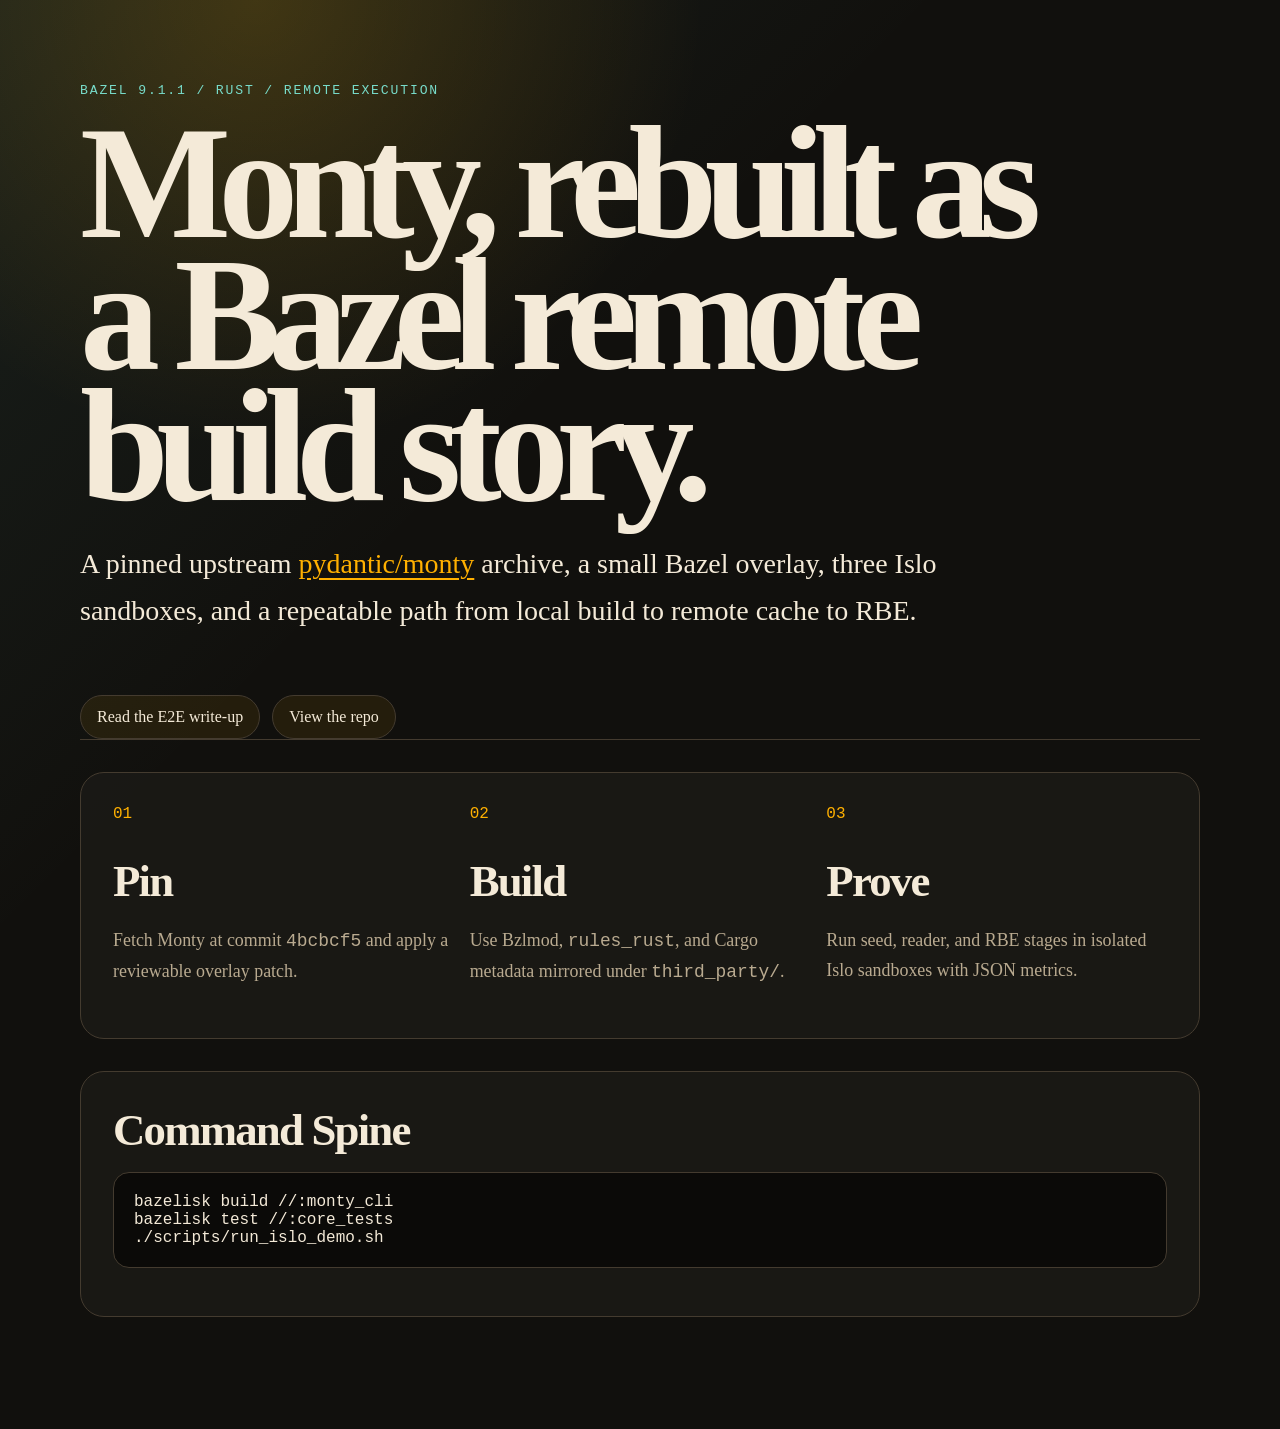
==== docs/index.html @ 0a965433 "Add Bazel Monty demo scaffold Create a standalone Bazel 9 demo for pinned pydantic/monty builds with" ====
<!doctype html>
<html lang="en">
  <head>
    <meta charset="utf-8" />
    <meta name="viewport" content="width=device-width, initial-scale=1" />
    <title>Bazel Monty Demo</title>
    <link rel="stylesheet" href="./style.css" />
  </head>
  <body>
    <main class="shell">
      <section class="hero">
        <p class="kicker">Bazel 9.1.1 / Rust / Remote Execution</p>
        <h1>Monty, rebuilt as a Bazel remote build story.</h1>
        <p class="lede">
          A pinned upstream <a href="https://github.com/pydantic/monty">pydantic/monty</a>
          archive, a small Bazel overlay, three Islo sandboxes, and a repeatable
          path from local build to remote cache to RBE.
        </p>
        <div class="actions">
          <a href="./blog/bazel-monty.html">Read the E2E write-up</a>
          <a href="https://github.com/zozo123/bazel-monty">View the repo</a>
        </div>
      </section>

      <section class="panel grid">
        <article>
          <span class="number">01</span>
          <h2>Pin</h2>
          <p>Fetch Monty at commit <code>4bcbcf5</code> and apply a reviewable overlay patch.</p>
        </article>
        <article>
          <span class="number">02</span>
          <h2>Build</h2>
          <p>Use Bzlmod, <code>rules_rust</code>, and Cargo metadata mirrored under <code>third_party/</code>.</p>
        </article>
        <article>
          <span class="number">03</span>
          <h2>Prove</h2>
          <p>Run seed, reader, and RBE stages in isolated Islo sandboxes with JSON metrics.</p>
        </article>
      </section>

      <section class="panel">
        <h2>Command Spine</h2>
        <pre><code>bazelisk build //:monty_cli
bazelisk test //:core_tests
./scripts/run_islo_demo.sh</code></pre>
      </section>
    </main>
  </body>
</html>
---- docs/style.css ----
:root {
  color-scheme: dark;
  --bg: #11100d;
  --panel: #1c1a16;
  --ink: #f4ead8;
  --muted: #b9aa90;
  --line: #443b2f;
  --accent: #ffb000;
  --accent-2: #78dcca;
}

* {
  box-sizing: border-box;
}

body {
  margin: 0;
  min-height: 100vh;
  background:
    radial-gradient(circle at 20% 0%, rgba(255, 176, 0, 0.18), transparent 28rem),
    linear-gradient(135deg, rgba(120, 220, 202, 0.08), transparent 42rem),
    var(--bg);
  color: var(--ink);
  font-family: ui-serif, Georgia, Cambria, "Times New Roman", serif;
}

a {
  color: var(--accent);
  text-decoration-thickness: 0.08em;
  text-underline-offset: 0.18em;
}

code,
pre {
  font-family: "SFMono-Regular", Consolas, "Liberation Mono", monospace;
}

pre {
  overflow-x: auto;
  padding: 1.25rem;
  border: 1px solid var(--line);
  border-radius: 1rem;
  background: #0b0a08;
}

.shell,
.article {
  width: min(1120px, calc(100% - 2rem));
  margin: 0 auto;
  padding: 5rem 0;
}

.article {
  width: min(820px, calc(100% - 2rem));
}

.hero {
  min-height: 62vh;
  display: grid;
  align-content: center;
  border-bottom: 1px solid var(--line);
}

.kicker {
  margin: 0 0 1rem;
  color: var(--accent-2);
  font-family: "SFMono-Regular", Consolas, "Liberation Mono", monospace;
  font-size: 0.82rem;
  letter-spacing: 0.14em;
  text-transform: uppercase;
}

h1 {
  max-width: 12ch;
  margin: 0;
  font-size: clamp(4rem, 14vw, 10rem);
  line-height: 0.82;
  letter-spacing: -0.08em;
}

.article h1 {
  max-width: 10ch;
  font-size: clamp(3.5rem, 10vw, 7rem);
}

h2 {
  margin: 0 0 0.75rem;
  font-size: clamp(1.7rem, 4vw, 2.8rem);
  letter-spacing: -0.04em;
}

p,
li {
  color: var(--muted);
  font-size: 1.12rem;
  line-height: 1.7;
}

.lede {
  max-width: 68ch;
  color: var(--ink);
  font-size: clamp(1.25rem, 2.5vw, 1.75rem);
}

.actions,
.metric-links {
  display: flex;
  flex-wrap: wrap;
  gap: 0.75rem;
  margin-top: 2rem;
}

.actions a,
.metric-links a {
  padding: 0.75rem 1rem;
  border: 1px solid var(--line);
  border-radius: 999px;
  background: rgba(255, 176, 0, 0.08);
  color: var(--ink);
  text-decoration: none;
}

.panel {
  margin: 2rem 0;
  padding: 2rem;
  border: 1px solid var(--line);
  border-radius: 1.5rem;
  background: color-mix(in srgb, var(--panel) 82%, transparent);
}

.grid {
  display: grid;
  grid-template-columns: repeat(3, minmax(0, 1fr));
  gap: 1rem;
}

.number {
  display: block;
  margin-bottom: 2rem;
  color: var(--accent);
  font-family: "SFMono-Regular", Consolas, "Liberation Mono", monospace;
}

nav {
  margin-bottom: 4rem;
}

.article h2 {
  margin-top: 3rem;
}

@media (max-width: 760px) {
  .grid {
    grid-template-columns: 1fr;
  }
}
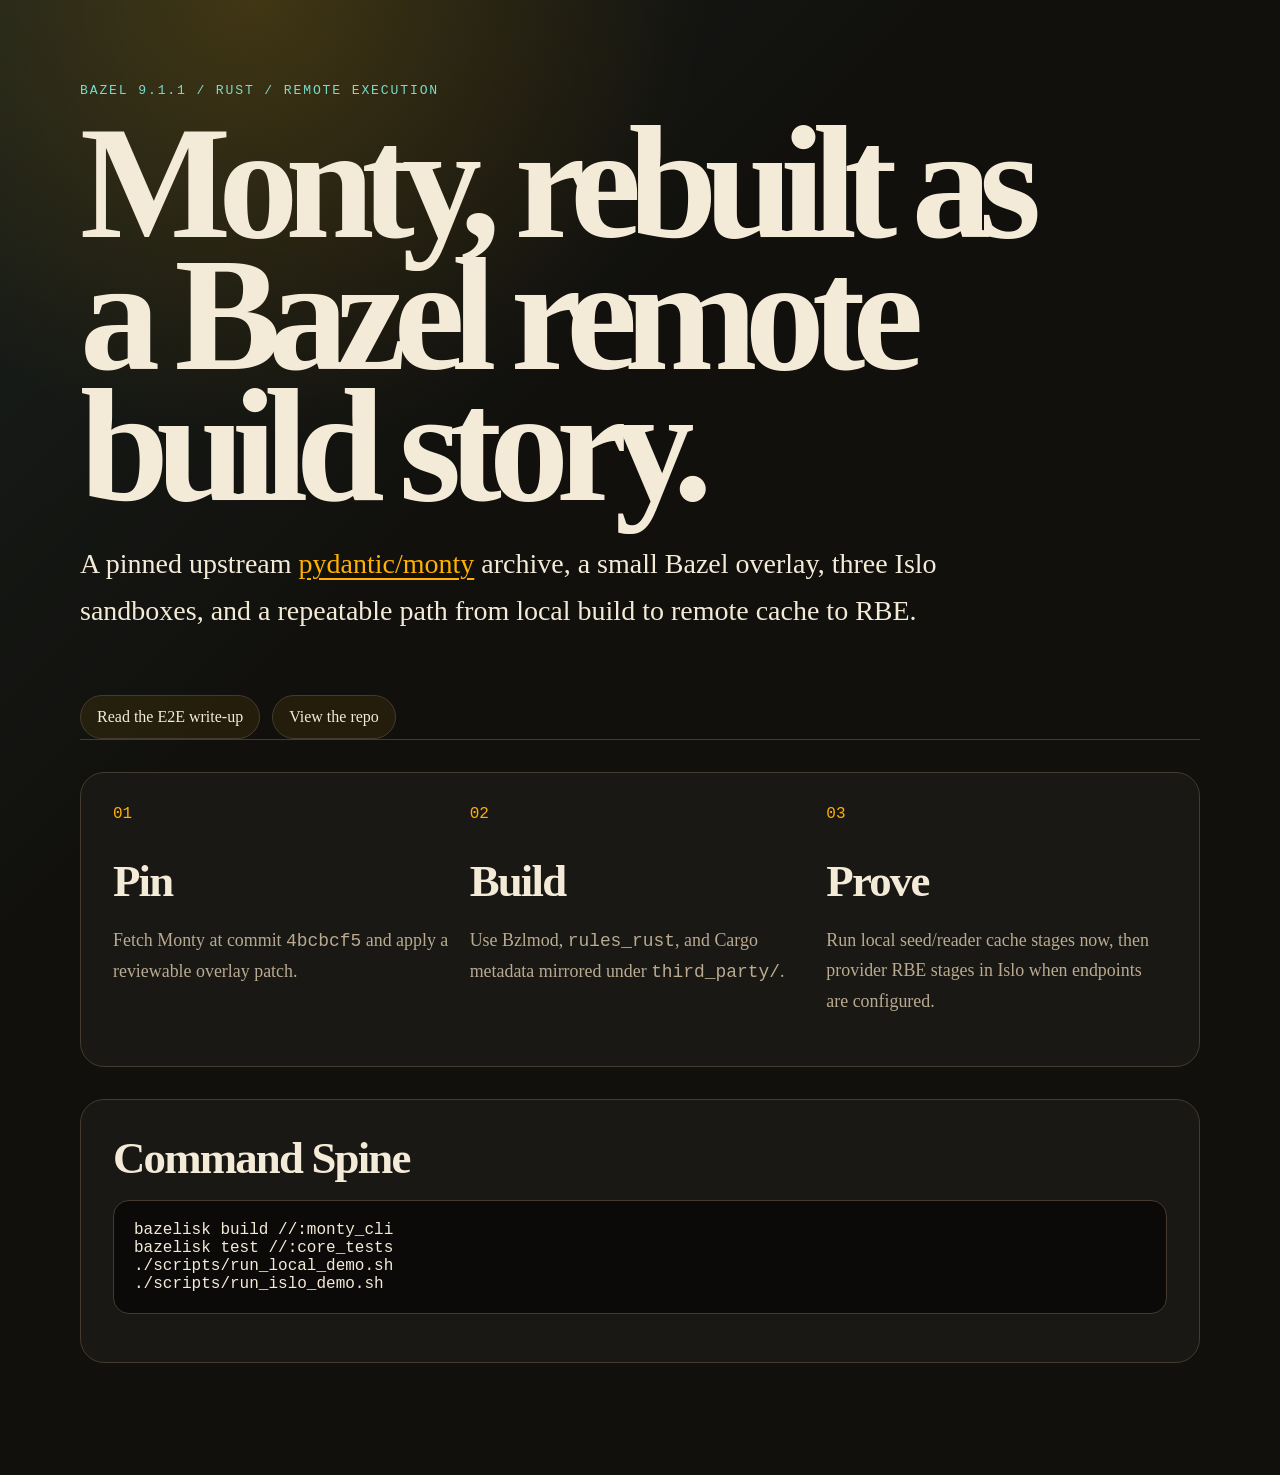
==== commit 0606a1f9: "Add runnable remote cache demo Provide a no-secrets local bazel-remote flow with metrics, document t" ====
--- a/docs/index.html
+++ b/docs/index.html
@@ -36,7 +36,7 @@
         <article>
           <span class="number">03</span>
           <h2>Prove</h2>
-          <p>Run seed, reader, and RBE stages in isolated Islo sandboxes with JSON metrics.</p>
+          <p>Run local seed/reader cache stages now, then provider RBE stages in Islo when endpoints are configured.</p>
         </article>
       </section>
 
@@ -44,6 +44,7 @@
         <h2>Command Spine</h2>
         <pre><code>bazelisk build //:monty_cli
 bazelisk test //:core_tests
+./scripts/run_local_demo.sh
 ./scripts/run_islo_demo.sh</code></pre>
       </section>
     </main>
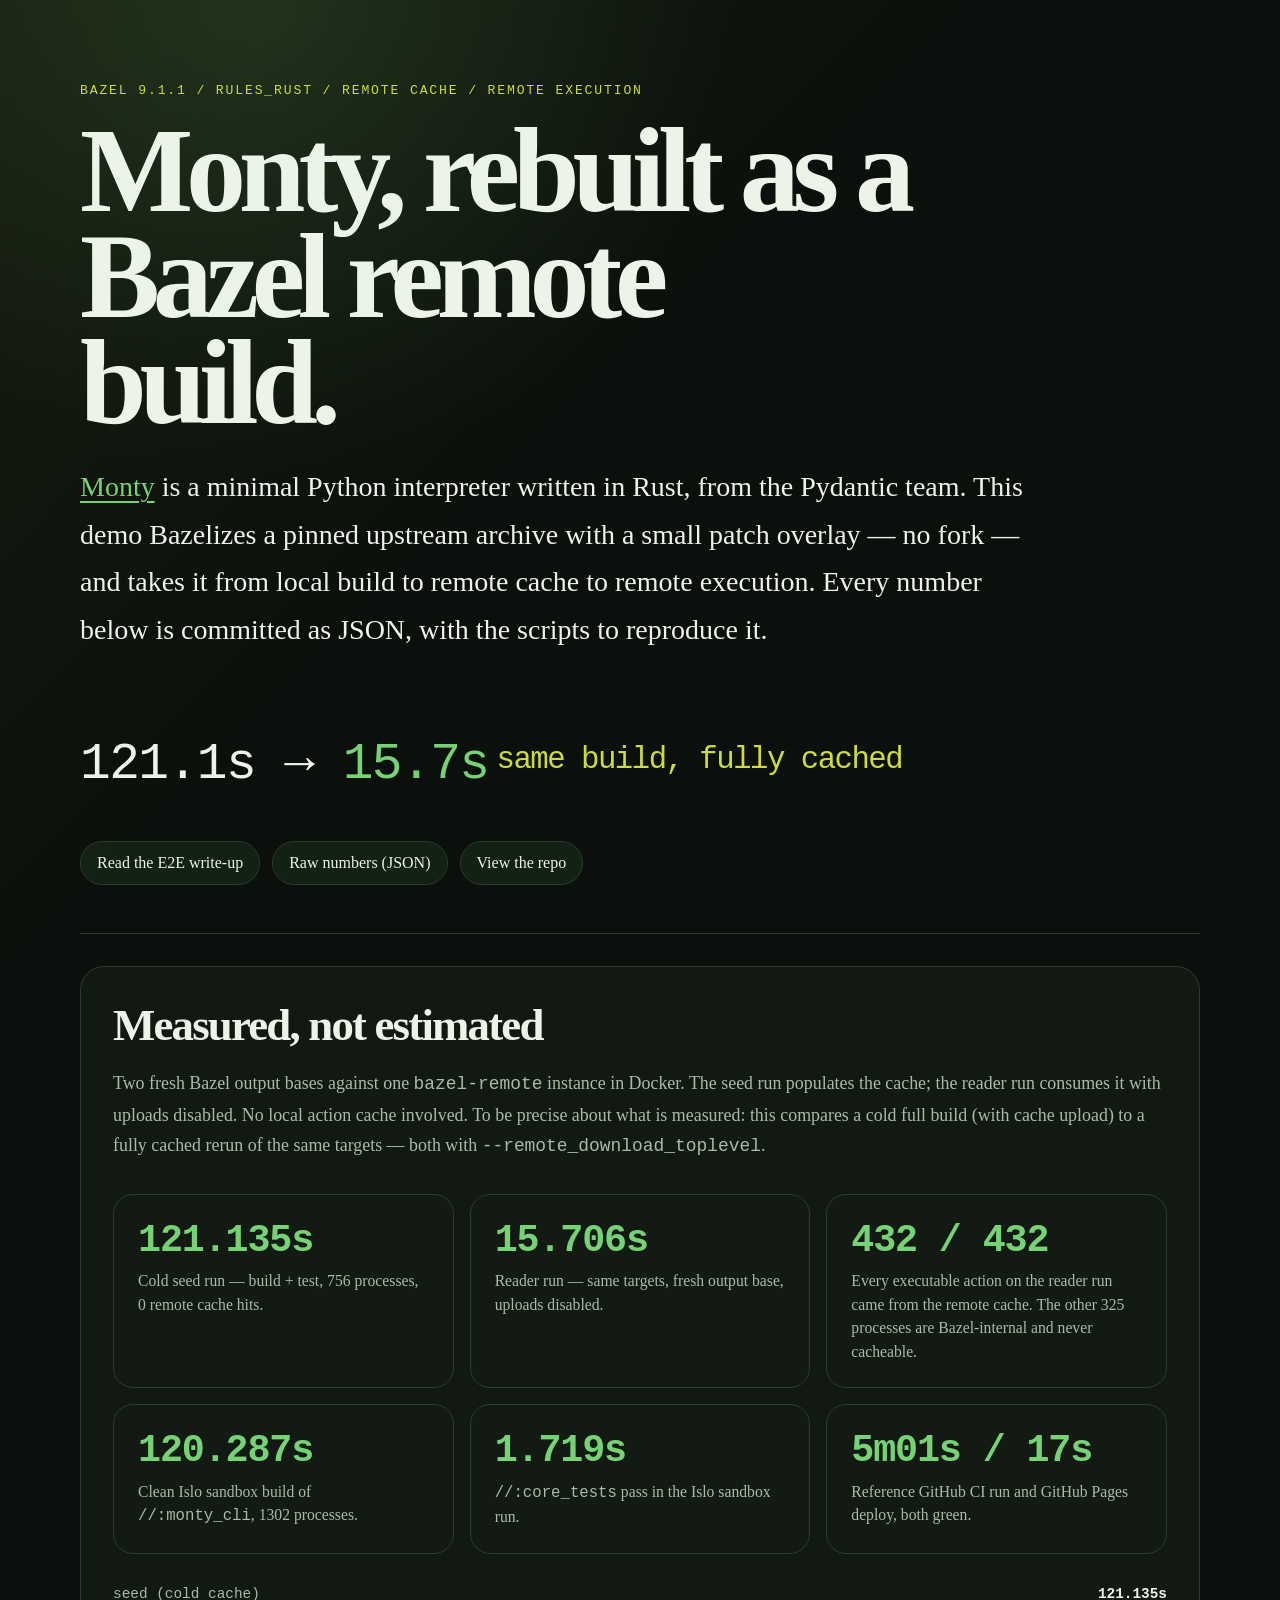
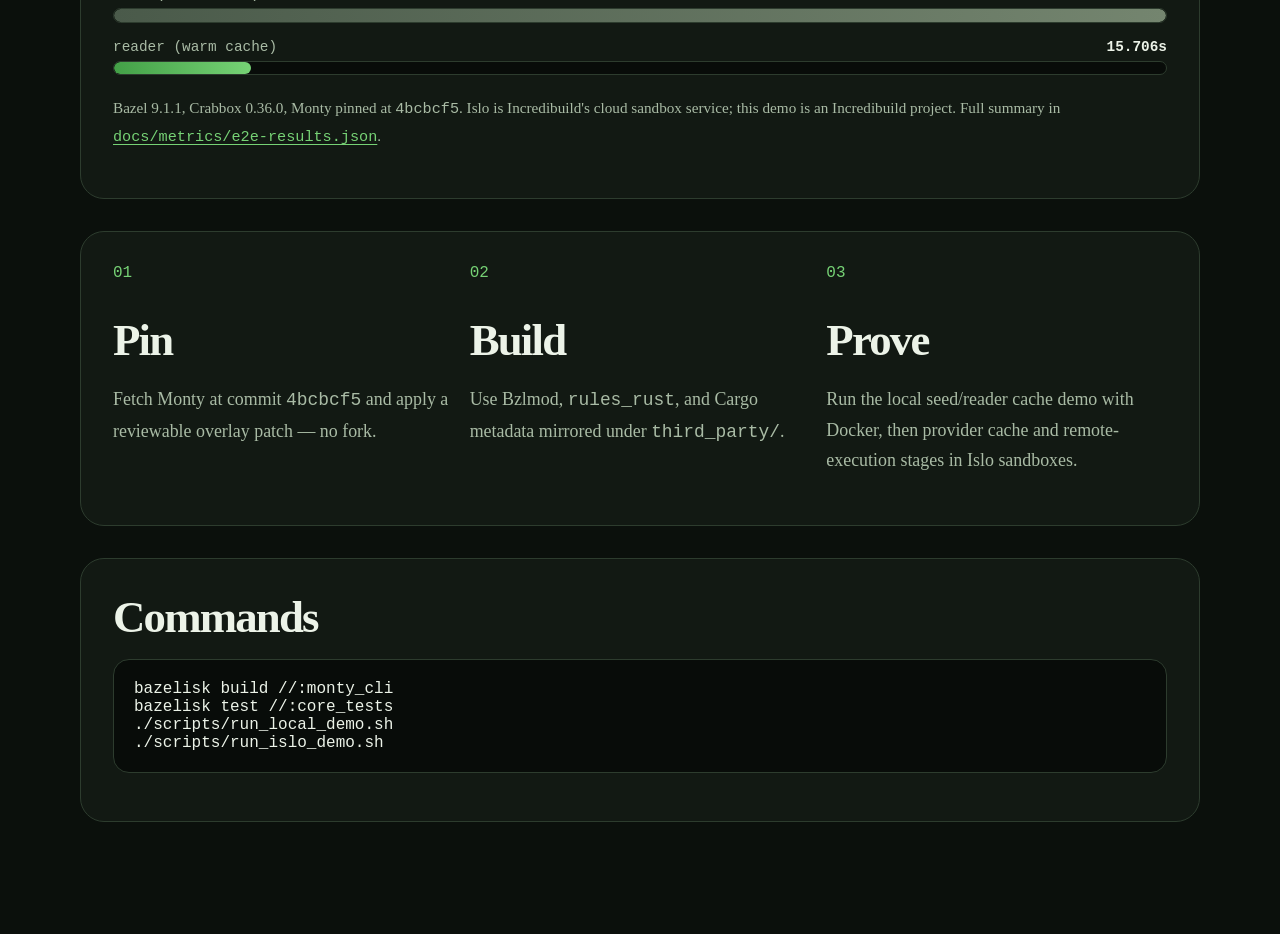
==== commit 7d3ce21d: "Make Pages HN-ready with verified E2E numbers Numbers-first landing page and write-up in a Bazel-gre" ====
--- a/docs/index.html
+++ b/docs/index.html
@@ -3,30 +3,95 @@
   <head>
     <meta charset="utf-8" />
     <meta name="viewport" content="width=device-width, initial-scale=1" />
-    <title>Bazel Monty Demo</title>
+    <title>Bazel Monty Demo — 121s cold build, 15.7s fully cached</title>
+    <meta
+      name="description"
+      content="Bazelizing pydantic/monty (a Python interpreter in Rust) without a fork: pinned upstream archive, rules_rust overlay, and a measured remote-cache proof — 121.1s cold, 15.7s fully cached, all 432 executable actions served from cache."
+    />
     <link rel="stylesheet" href="./style.css" />
   </head>
   <body>
     <main class="shell">
       <section class="hero">
-        <p class="kicker">Bazel 9.1.1 / Rust / Remote Execution</p>
-        <h1>Monty, rebuilt as a Bazel remote build story.</h1>
+        <p class="kicker">Bazel 9.1.1 / rules_rust / Remote Cache / Remote Execution</p>
+        <h1>Monty, rebuilt as a Bazel remote build.</h1>
         <p class="lede">
-          A pinned upstream <a href="https://github.com/pydantic/monty">pydantic/monty</a>
-          archive, a small Bazel overlay, three Islo sandboxes, and a repeatable
-          path from local build to remote cache to RBE.
+          <a href="https://github.com/pydantic/monty">Monty</a> is a minimal
+          Python interpreter written in Rust, from the Pydantic team. This demo
+          Bazelizes a pinned upstream archive with a small patch overlay — no
+          fork — and takes it from local build to remote cache to remote
+          execution. Every number below is committed as JSON, with the scripts
+          to reproduce it.
+        </p>
+        <p class="headline-metric">
+          121.1s → <span class="fast">15.7s</span><span class="factor">same build, fully cached</span>
         </p>
         <div class="actions">
           <a href="./blog/bazel-monty.html">Read the E2E write-up</a>
+          <a href="./metrics/e2e-results.json">Raw numbers (JSON)</a>
           <a href="https://github.com/zozo123/bazel-monty">View the repo</a>
         </div>
+      </section>
+
+      <section class="panel">
+        <h2>Measured, not estimated</h2>
+        <p>
+          Two fresh Bazel output bases against one <code>bazel-remote</code>
+          instance in Docker. The seed run populates the cache; the reader run
+          consumes it with uploads disabled. No local action cache involved.
+          To be precise about what is measured: this compares a cold full build
+          (with cache upload) to a fully cached rerun of the same targets —
+          both with <code>--remote_download_toplevel</code>.
+        </p>
+        <div class="stats">
+          <article class="stat">
+            <b>121.135s</b>
+            <span>Cold seed run — build + test, 756 processes, 0 remote cache hits.</span>
+          </article>
+          <article class="stat">
+            <b>15.706s</b>
+            <span>Reader run — same targets, fresh output base, uploads disabled.</span>
+          </article>
+          <article class="stat">
+            <b>432 / 432</b>
+            <span>Every executable action on the reader run came from the remote cache. The other 325 processes are Bazel-internal and never cacheable.</span>
+          </article>
+          <article class="stat">
+            <b>120.287s</b>
+            <span>Clean Islo sandbox build of <code>//:monty_cli</code>, 1302 processes.</span>
+          </article>
+          <article class="stat">
+            <b>1.719s</b>
+            <span><code>//:core_tests</code> pass in the Islo sandbox run.</span>
+          </article>
+          <article class="stat">
+            <b>5m01s / 17s</b>
+            <span>Reference GitHub CI run and GitHub Pages deploy, both green.</span>
+          </article>
+        </div>
+        <div class="bars">
+          <div class="bar-row">
+            <div class="bar-label"><span>seed (cold cache)</span><b>121.135s</b></div>
+            <div class="bar-track"><div class="bar-fill cold" style="width: 100%"></div></div>
+          </div>
+          <div class="bar-row">
+            <div class="bar-label"><span>reader (warm cache)</span><b>15.706s</b></div>
+            <div class="bar-track"><div class="bar-fill" style="width: 13%"></div></div>
+          </div>
+        </div>
+        <p class="fineprint">
+          Bazel 9.1.1, Crabbox 0.36.0, Monty pinned at <code>4bcbcf5</code>.
+          Islo is Incredibuild's cloud sandbox service; this demo is an
+          Incredibuild project. Full summary in
+          <a href="./metrics/e2e-results.json"><code>docs/metrics/e2e-results.json</code></a>.
+        </p>
       </section>
 
       <section class="panel grid">
         <article>
           <span class="number">01</span>
           <h2>Pin</h2>
-          <p>Fetch Monty at commit <code>4bcbcf5</code> and apply a reviewable overlay patch.</p>
+          <p>Fetch Monty at commit <code>4bcbcf5</code> and apply a reviewable overlay patch — no fork.</p>
         </article>
         <article>
           <span class="number">02</span>
@@ -36,12 +101,12 @@
         <article>
           <span class="number">03</span>
           <h2>Prove</h2>
-          <p>Run local seed/reader cache stages now, then provider RBE stages in Islo when endpoints are configured.</p>
+          <p>Run the local seed/reader cache demo with Docker, then provider cache and remote-execution stages in Islo sandboxes.</p>
         </article>
       </section>
 
       <section class="panel">
-        <h2>Command Spine</h2>
+        <h2>Commands</h2>
         <pre><code>bazelisk build //:monty_cli
 bazelisk test //:core_tests
 ./scripts/run_local_demo.sh
--- a/docs/style.css
+++ b/docs/style.css
@@ -1,12 +1,14 @@
 :root {
   color-scheme: dark;
-  --bg: #11100d;
-  --panel: #1c1a16;
-  --ink: #f4ead8;
-  --muted: #b9aa90;
-  --line: #443b2f;
-  --accent: #ffb000;
-  --accent-2: #78dcca;
+  --bg: #0b100c;
+  --panel: #141b15;
+  --ink: #ecf3e8;
+  --muted: #a9bba5;
+  --line: #2d3c2e;
+  --accent: #76d275;
+  --accent-deep: #43a047;
+  --accent-2: #cddc39;
+  --code-bg: #080c09;
 }
 
 * {
@@ -17,8 +19,8 @@
   margin: 0;
   min-height: 100vh;
   background:
-    radial-gradient(circle at 20% 0%, rgba(255, 176, 0, 0.18), transparent 28rem),
-    linear-gradient(135deg, rgba(120, 220, 202, 0.08), transparent 42rem),
+    radial-gradient(circle at 20% 0%, rgba(118, 210, 117, 0.14), transparent 30rem),
+    linear-gradient(135deg, rgba(205, 220, 57, 0.06), transparent 44rem),
     var(--bg);
   color: var(--ink);
   font-family: ui-serif, Georgia, Cambria, "Times New Roman", serif;
@@ -35,12 +37,18 @@
   font-family: "SFMono-Regular", Consolas, "Liberation Mono", monospace;
 }
 
+p code,
+li code,
+.stat code {
+  overflow-wrap: anywhere;
+}
+
 pre {
   overflow-x: auto;
   padding: 1.25rem;
   border: 1px solid var(--line);
   border-radius: 1rem;
-  background: #0b0a08;
+  background: var(--code-bg);
 }
 
 .shell,
@@ -55,10 +63,11 @@
 }
 
 .hero {
-  min-height: 62vh;
+  min-height: 58vh;
   display: grid;
   align-content: center;
   border-bottom: 1px solid var(--line);
+  padding-bottom: 3rem;
 }
 
 .kicker {
@@ -71,16 +80,16 @@
 }
 
 h1 {
+  max-width: 14ch;
+  margin: 0;
+  font-size: clamp(3.2rem, 10vw, 7.5rem);
+  line-height: 0.88;
+  letter-spacing: -0.06em;
+}
+
+.article h1 {
   max-width: 12ch;
-  margin: 0;
-  font-size: clamp(4rem, 14vw, 10rem);
-  line-height: 0.82;
-  letter-spacing: -0.08em;
-}
-
-.article h1 {
-  max-width: 10ch;
-  font-size: clamp(3.5rem, 10vw, 7rem);
+  font-size: clamp(3rem, 9vw, 6rem);
 }
 
 h2 {
@@ -115,9 +124,14 @@
   padding: 0.75rem 1rem;
   border: 1px solid var(--line);
   border-radius: 999px;
-  background: rgba(255, 176, 0, 0.08);
+  background: rgba(118, 210, 117, 0.08);
   color: var(--ink);
   text-decoration: none;
+}
+
+.actions a:hover,
+.metric-links a:hover {
+  border-color: var(--accent-deep);
 }
 
 .panel {
@@ -149,8 +163,143 @@
   margin-top: 3rem;
 }
 
+/* Numbers-first additions */
+
+.headline-metric {
+  margin: 2.5rem 0 0;
+  font-family: "SFMono-Regular", Consolas, "Liberation Mono", monospace;
+  font-size: clamp(1.6rem, 5vw, 3.2rem);
+  letter-spacing: -0.03em;
+  color: var(--ink);
+}
+
+.headline-metric .fast {
+  color: var(--accent);
+}
+
+.headline-metric .factor {
+  color: var(--accent-2);
+  font-size: 0.6em;
+  vertical-align: 0.35em;
+  margin-left: 0.5rem;
+}
+
+.stats {
+  display: grid;
+  grid-template-columns: repeat(3, minmax(0, 1fr));
+  gap: 1rem;
+  margin: 2rem 0;
+}
+
+.stat {
+  padding: 1.5rem;
+  border: 1px solid var(--line);
+  border-radius: 1.25rem;
+  background: color-mix(in srgb, var(--panel) 82%, transparent);
+}
+
+.stat b {
+  display: block;
+  font-family: "SFMono-Regular", Consolas, "Liberation Mono", monospace;
+  font-size: clamp(1.6rem, 3.5vw, 2.4rem);
+  font-weight: 600;
+  letter-spacing: -0.03em;
+  color: var(--accent);
+}
+
+.stat span {
+  display: block;
+  margin-top: 0.4rem;
+  color: var(--muted);
+  font-size: 0.98rem;
+  line-height: 1.5;
+}
+
+.bars {
+  display: grid;
+  gap: 1rem;
+  margin-top: 1.5rem;
+}
+
+.bar-row {
+  display: grid;
+  gap: 0.4rem;
+}
+
+.bar-label {
+  display: flex;
+  justify-content: space-between;
+  gap: 1rem;
+  font-family: "SFMono-Regular", Consolas, "Liberation Mono", monospace;
+  font-size: 0.9rem;
+  color: var(--muted);
+}
+
+.bar-label b {
+  color: var(--ink);
+  font-weight: 600;
+}
+
+.bar-track {
+  height: 0.9rem;
+  border: 1px solid var(--line);
+  border-radius: 999px;
+  background: var(--code-bg);
+  overflow: hidden;
+}
+
+.bar-fill {
+  height: 100%;
+  border-radius: 999px;
+  background: linear-gradient(90deg, var(--accent-deep), var(--accent));
+}
+
+.bar-fill.cold {
+  background: linear-gradient(90deg, #4a5a4a, #74856f);
+}
+
+.fineprint {
+  margin-top: 1.25rem;
+  font-size: 0.95rem;
+  color: var(--muted);
+}
+
+.results-table {
+  width: 100%;
+  border-collapse: collapse;
+  margin: 1.5rem 0;
+  font-size: 1.02rem;
+}
+
+.results-table th,
+.results-table td {
+  padding: 0.7rem 0.9rem;
+  border-bottom: 1px solid var(--line);
+  text-align: left;
+  color: var(--muted);
+}
+
+.results-table th {
+  color: var(--accent-2);
+  font-family: "SFMono-Regular", Consolas, "Liberation Mono", monospace;
+  font-size: 0.82rem;
+  letter-spacing: 0.1em;
+  text-transform: uppercase;
+  font-weight: 500;
+}
+
+.results-table td b,
+.results-table td code {
+  color: var(--ink);
+}
+
+.table-scroll {
+  overflow-x: auto;
+}
+
 @media (max-width: 760px) {
-  .grid {
+  .grid,
+  .stats {
     grid-template-columns: 1fr;
   }
 }
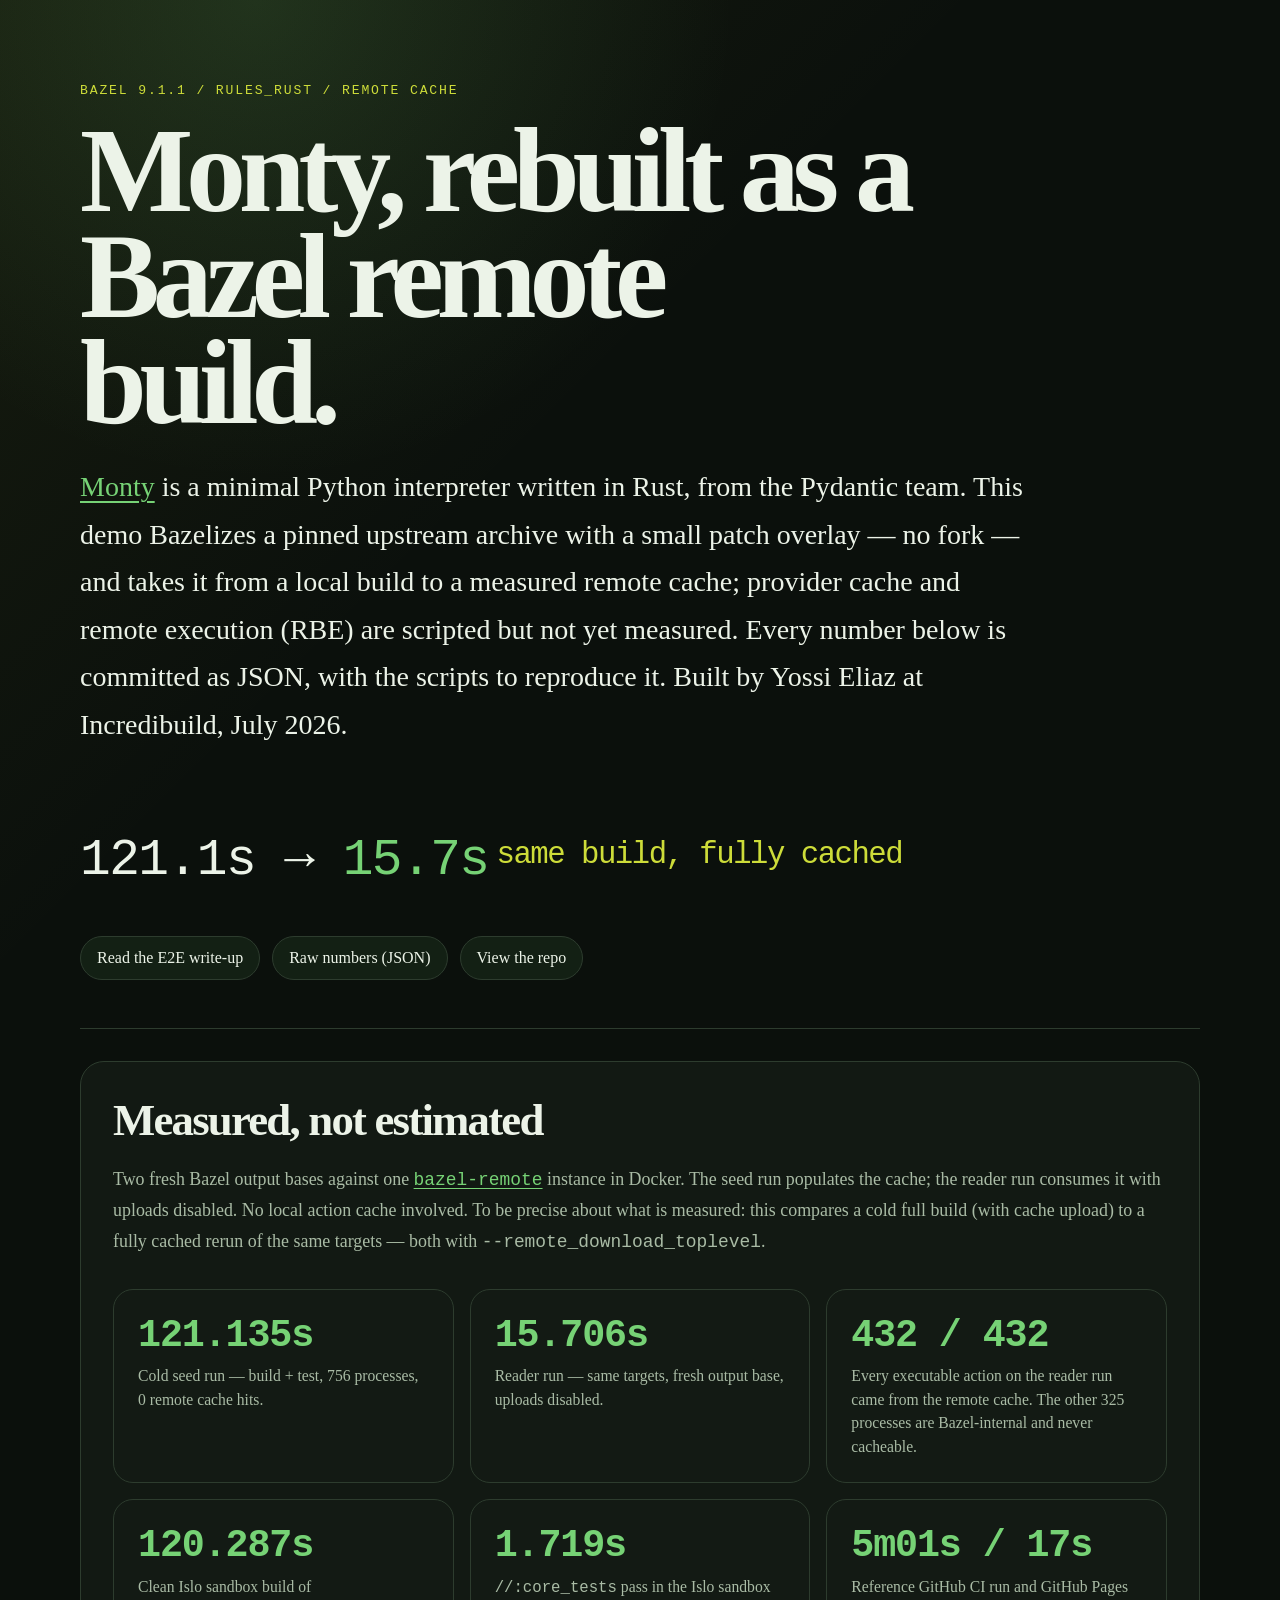
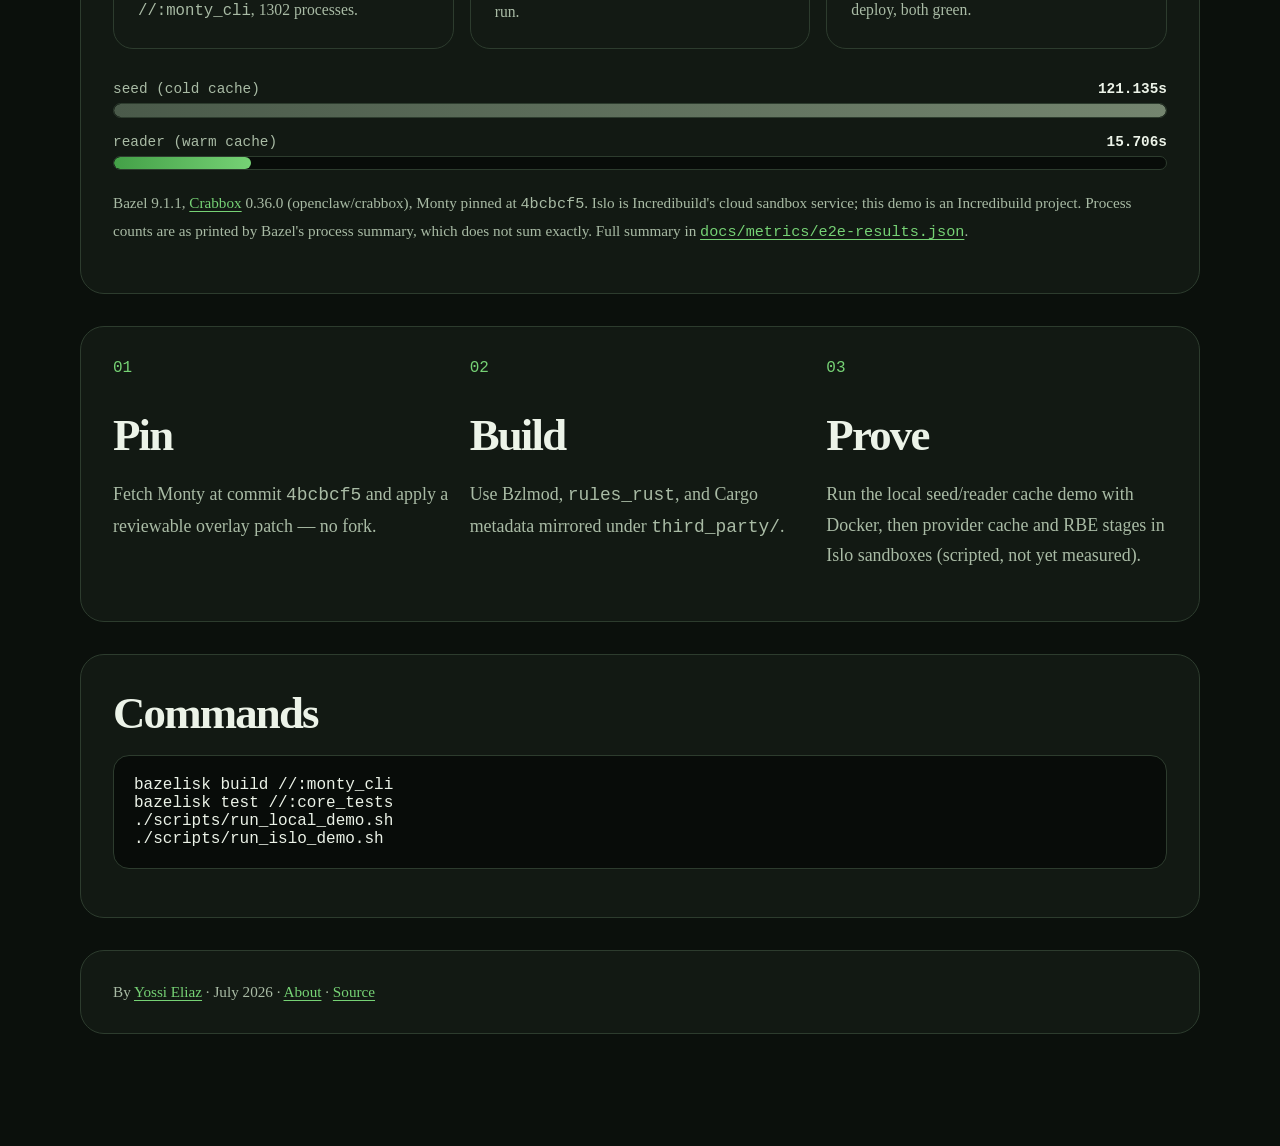
==== commit 814b5886: "Label unmeasured RBE claims and add byline, SEO, and share card fixes - Say provider cache and RBE a" ====
--- a/docs/index.html
+++ b/docs/index.html
@@ -1,27 +1,59 @@
-<!doctype html>
+<!DOCTYPE html>
 <html lang="en">
   <head>
-    <meta charset="utf-8" />
-    <meta name="viewport" content="width=device-width, initial-scale=1" />
-    <title>Bazel Monty Demo — 121s cold build, 15.7s fully cached</title>
+    <meta charset="utf-8">
+    <meta name="viewport" content="width=device-width, initial-scale=1">
+    <title>Bazel remote cache demo for pydantic/monty · Yossi Eliaz</title>
     <meta
       name="description"
-      content="Bazelizing pydantic/monty (a Python interpreter in Rust) without a fork: pinned upstream archive, rules_rust overlay, and a measured remote-cache proof — 121.1s cold, 15.7s fully cached, all 432 executable actions served from cache."
-    />
-    <link rel="stylesheet" href="./style.css" />
+      content="Demo: Bazel 9 builds a pinned pydantic/monty snapshot with no fork. Measured remote cache: 121.1s cold, 15.7s fully cached, 432/432 actions from cache."
+    >
+    <meta name="author" content="Yossi Eliaz">
+    <link rel="canonical" href="https://zozo123.github.io/bazel-monty/">
+    <link rel="icon" href="./favicon.svg" type="image/svg+xml">
+    <meta property="og:type" content="website">
+    <meta property="og:title" content="Monty, rebuilt as a Bazel remote build. No fork.">
+    <meta property="og:description" content="121.1s cold build, 15.7s fully cached — all 432 executable actions served from the remote cache. Measured, committed as JSON, reproducible with Docker.">
+    <meta property="og:url" content="https://zozo123.github.io/bazel-monty/">
+    <meta property="og:image" content="https://zozo123.github.io/bazel-monty/og-image.png">
+    <meta property="og:image:width" content="1200">
+    <meta property="og:image:height" content="630">
+    <meta property="og:image:alt" content="Monty, rebuilt as a Bazel remote build. No fork. 121.1s cold, 15.7s fully cached. Yossi Eliaz.">
+    <meta name="twitter:card" content="summary_large_image">
+    <link rel="stylesheet" href="./style.css">
+    <script type="application/ld+json">
+      {
+        "@context": "https://schema.org",
+        "@type": "SoftwareSourceCode",
+        "name": "Bazel Monty demo",
+        "description": "Demo: Bazel 9 builds a pinned pydantic/monty snapshot with no fork; measured remote cache 121.1s cold vs 15.7s fully cached.",
+        "url": "https://zozo123.github.io/bazel-monty/",
+        "codeRepository": "https://github.com/zozo123/bazel-monty",
+        "isBasedOn": "https://github.com/pydantic/monty",
+        "image": "https://zozo123.github.io/bazel-monty/og-image.png",
+        "datePublished": "2026-07-08",
+        "author": {
+          "@type": "Person",
+          "name": "Yossi Eliaz",
+          "url": "https://yossieliaz.netlify.app/",
+          "sameAs": ["https://github.com/zozo123", "https://www.linkedin.com/in/yossi-eliaz/"]
+        }
+      }
+    </script>
   </head>
   <body>
     <main class="shell">
       <section class="hero">
-        <p class="kicker">Bazel 9.1.1 / rules_rust / Remote Cache / Remote Execution</p>
+        <p class="kicker">Bazel 9.1.1 / rules_rust / Remote Cache</p>
         <h1>Monty, rebuilt as a Bazel remote build.</h1>
         <p class="lede">
           <a href="https://github.com/pydantic/monty">Monty</a> is a minimal
           Python interpreter written in Rust, from the Pydantic team. This demo
           Bazelizes a pinned upstream archive with a small patch overlay — no
-          fork — and takes it from local build to remote cache to remote
-          execution. Every number below is committed as JSON, with the scripts
-          to reproduce it.
+          fork — and takes it from a local build to a measured remote cache;
+          provider cache and remote execution (RBE) are scripted but not yet
+          measured. Every number below is committed as JSON, with the scripts
+          to reproduce it. Built by Yossi Eliaz at Incredibuild, July 2026.
         </p>
         <p class="headline-metric">
           121.1s → <span class="fast">15.7s</span><span class="factor">same build, fully cached</span>
@@ -36,7 +68,8 @@
       <section class="panel">
         <h2>Measured, not estimated</h2>
         <p>
-          Two fresh Bazel output bases against one <code>bazel-remote</code>
+          Two fresh Bazel output bases against one
+          <a href="https://github.com/buchgr/bazel-remote"><code>bazel-remote</code></a>
           instance in Docker. The seed run populates the cache; the reader run
           consumes it with uploads disabled. No local action cache involved.
           To be precise about what is measured: this compares a cold full build
@@ -72,17 +105,19 @@
         <div class="bars">
           <div class="bar-row">
             <div class="bar-label"><span>seed (cold cache)</span><b>121.135s</b></div>
-            <div class="bar-track"><div class="bar-fill cold" style="width: 100%"></div></div>
+            <div class="bar-track"><div class="bar-fill cold"></div></div>
           </div>
           <div class="bar-row">
             <div class="bar-label"><span>reader (warm cache)</span><b>15.706s</b></div>
-            <div class="bar-track"><div class="bar-fill" style="width: 13%"></div></div>
+            <div class="bar-track"><div class="bar-fill warm"></div></div>
           </div>
         </div>
         <p class="fineprint">
-          Bazel 9.1.1, Crabbox 0.36.0, Monty pinned at <code>4bcbcf5</code>.
+          Bazel 9.1.1, <a href="https://github.com/openclaw/crabbox">Crabbox</a>
+          0.36.0 (openclaw/crabbox), Monty pinned at <code>4bcbcf5</code>.
           Islo is Incredibuild's cloud sandbox service; this demo is an
-          Incredibuild project. Full summary in
+          Incredibuild project. Process counts are as printed by Bazel's
+          process summary, which does not sum exactly. Full summary in
           <a href="./metrics/e2e-results.json"><code>docs/metrics/e2e-results.json</code></a>.
         </p>
       </section>
@@ -101,7 +136,7 @@
         <article>
           <span class="number">03</span>
           <h2>Prove</h2>
-          <p>Run the local seed/reader cache demo with Docker, then provider cache and remote-execution stages in Islo sandboxes.</p>
+          <p>Run the local seed/reader cache demo with Docker, then provider cache and RBE stages in Islo sandboxes (scripted, not yet measured).</p>
         </article>
       </section>
 
@@ -112,6 +147,13 @@
 ./scripts/run_local_demo.sh
 ./scripts/run_islo_demo.sh</code></pre>
       </section>
+
+      <footer class="panel fineprint">
+        By <a href="https://zozo123.github.io/">Yossi Eliaz</a> ·
+        <time datetime="2026-07-08">July 2026</time> ·
+        <a href="https://yossieliaz.netlify.app/">About</a> ·
+        <a href="https://github.com/zozo123/bazel-monty">Source</a>
+      </footer>
     </main>
   </body>
 </html>
--- a/docs/style.css
+++ b/docs/style.css
@@ -255,7 +255,13 @@
 }
 
 .bar-fill.cold {
+  width: 100%;
   background: linear-gradient(90deg, #4a5a4a, #74856f);
+}
+
+/* reader / seed wall time: 15.706s / 121.135s */
+.bar-fill.warm {
+  width: 13%;
 }
 
 .fineprint {
